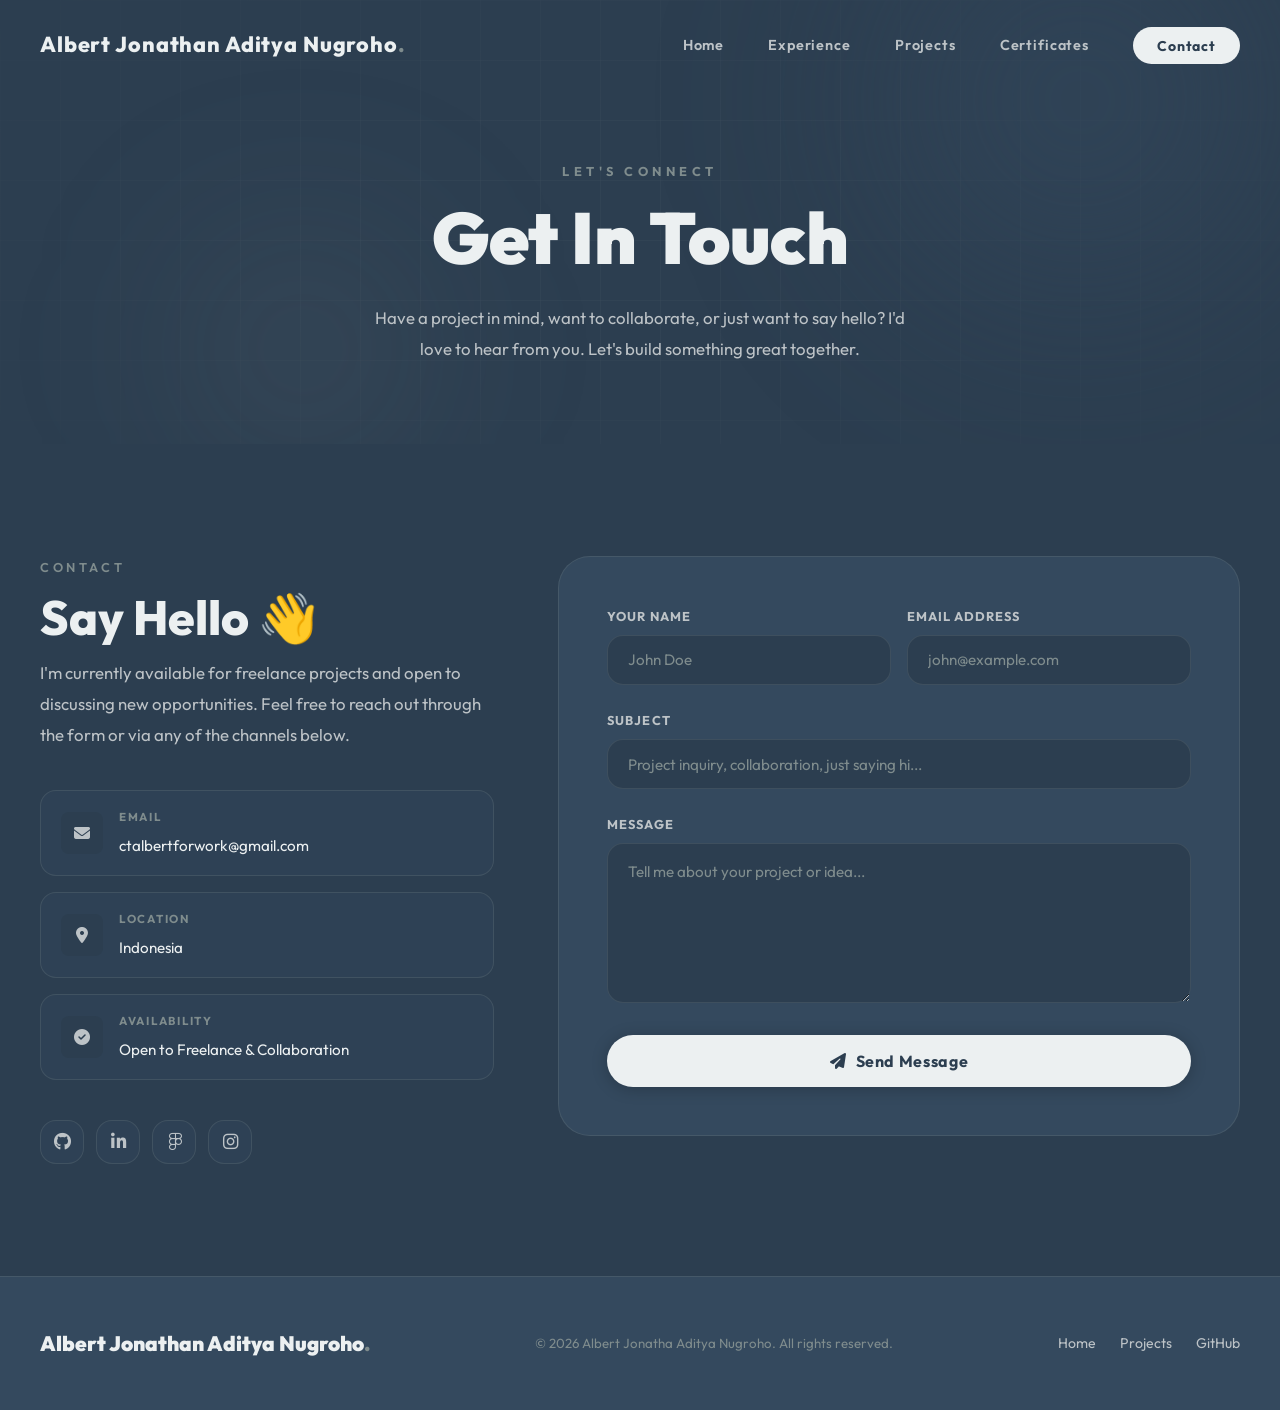
==== contact.html @ 2872d8c7 "Initial portfolio setup with projects, experience, and certificates" ====
<!DOCTYPE html>
<html lang="en">

<head>
  <meta charset="UTF-8">
  <meta name="viewport" content="width=device-width, initial-scale=1.0">
  <!-- SEO -->
  <meta name="description"
    content="Get in touch with [Your Name] — Frontend Developer, UI/UX Designer, and Backend Engineer. Available for freelance and collaboration.">
  <meta property="og:title" content="Contact — [Your Name]">
  <meta property="og:description" content="Let's build something great together.">
  <meta property="og:type" content="website">
  <title>Contact — [Your Name]</title>

  <link rel="preconnect" href="https://fonts.googleapis.com">
  <link rel="preconnect" href="https://fonts.gstatic.com" crossorigin>
  <link href="https://fonts.googleapis.com/css2?family=Outfit:wght@300;400;500;600;700;800;900&display=swap"
    rel="stylesheet">
  <link rel="stylesheet" href="https://cdnjs.cloudflare.com/ajax/libs/font-awesome/6.5.0/css/all.min.css">
  <link rel="stylesheet" href="css/style.css">
</head>

<body>

  <!-- 
       NAVBAR
   -->
  <nav class="navbar" id="navbar" aria-label="Main navigation">
    <div class="navbar-inner">
      <a href="index.html" class="navbar-logo" aria-label="Home">Albert Jonathan Aditya Nugroho<span>.</span></a>
      <ul class="navbar-menu" id="navbar-menu" role="menubar">
        <li role="none"><a href="index.html" class="nav-link" role="menuitem">Home</a></li>
        <li role="none"><a href="index.html#experience" class="nav-link" role="menuitem">Experience</a></li>
        <li role="none"><a href="projects.html" class="nav-link" role="menuitem">Projects</a></li>
        <li role="none"><a href="index.html#certifications" class="nav-link" role="menuitem">Certificates</a></li>
        <li role="none"><a href="contact.html" class="nav-link nav-cta" role="menuitem">Contact</a></li>
      </ul>
      <button class="hamburger" id="hamburger" aria-label="Toggle navigation">
        <span></span><span></span><span></span>
      </button>
    </div>
  </nav>


  <!-- =====================================================
       PAGE HERO
  ====================================================== -->
  <header class="page-hero" aria-labelledby="contact-page-title">
    <div class="page-hero-blob page-hero-blob-1" aria-hidden="true"></div>
    <div class="page-hero-blob page-hero-blob-2" aria-hidden="true"></div>
    <div class="page-hero-content">
      <p class="page-hero-label reveal">Let's Connect</p>
      <h1 class="page-hero-title reveal delay-1" id="contact-page-title">
        Get In Touch
      </h1>
      <p class="page-hero-desc reveal delay-2">
        Have a project in mind, want to collaborate, or just want to say hello?
        I'd love to hear from you. Let's build something great together.
      </p>
    </div>
  </header>


  <!-- =====================================================
       CONTACT SECTION
  ====================================================== -->
  <main class="contact-section" id="contact">
    <div class="contact-inner">

      <!-- ── Info Column ── -->
      <aside class="contact-info reveal-left" aria-label="Contact information">

        <p class="section-label">Contact</p>
        <h2 class="section-title">Say Hello 👋</h2>
        <p class="section-desc">
          I'm currently available for freelance projects and open to discussing
          new opportunities. Feel free to reach out through the form or via any
          of the channels below.
        </p>

        <div class="contact-items" role="list">

          <div class="contact-item" role="listitem">
            <div class="contact-item-icon" aria-hidden="true">
              <i class="fa-solid fa-envelope"></i>
            </div>
            <div class="contact-item-text">
              <strong>Email</strong>
              <!--
                ★ Replace with your actual email address.
                  Also update the mailto: in js/main.js (search for "your.email@example.com").
              -->
              <span>ctalbertforwork@gmail.com</span>
            </div>
          </div>

          <div class="contact-item" role="listitem">
            <div class="contact-item-icon" aria-hidden="true">
              <i class="fa-solid fa-location-dot"></i>
            </div>
            <div class="contact-item-text">
              <strong>Location</strong>
              <!-- ★ Replace with your city / country -->
              <span>Indonesia</span>
            </div>
          </div>

          <div class="contact-item" role="listitem">
            <div class="contact-item-icon" aria-hidden="true">
              <i class="fa-solid fa-circle-check"></i>
            </div>
            <div class="contact-item-text">
              <strong>Availability</strong>
              <span>Open to Freelance &amp; Collaboration</span>
            </div>
          </div>

        </div><!-- /contact-items -->

        <!-- Social links -->
        <nav class="contact-socials" aria-label="Social media links">
          <a href="https://github.com/bebret" target="_blank" rel="noopener noreferrer" class="social-link"
            id="social-github" aria-label="GitHub profile">
            <i class="fa-brands fa-github" aria-hidden="true"></i>
          </a>
          <a href="https://www.linkedin.com/in/albert-jonathan-b14086325/" target="_blank" rel="noopener noreferrer"
            class="social-link" id="social-linkedin" aria-label="LinkedIn profile">
            <i class="fa-brands fa-linkedin-in" aria-hidden="true"></i>
          </a>
          <a href="https://figma.com/@bebret" target="_blank" rel="noopener noreferrer" class="social-link"
            id="social-figma" aria-label="Figma profile">
            <i class="fa-brands fa-figma" aria-hidden="true"></i>
          </a>
          <a href="https://instagram.com/albrtjaan" target="_blank" rel="noopener noreferrer" class="social-link"
            id="social-instagram" aria-label="Instagram profile">
            <i class="fa-brands fa-instagram" aria-hidden="true"></i>
          </a>
        </nav>

      </aside>

      <!-- ── Form Column ── -->
      <div class="contact-form-wrapper reveal-right">
        <form id="contact-form" novalidate aria-label="Contact form">

          <div class="form-row">
            <div class="form-group">
              <label class="form-label" for="name">Your Name</label>
              <input class="form-input" type="text" id="name" name="name" placeholder="John Doe" required
                autocomplete="name">
            </div>
            <div class="form-group">
              <label class="form-label" for="email">Email Address</label>
              <input class="form-input" type="email" id="email" name="email" placeholder="john@example.com" required
                autocomplete="email">
            </div>
          </div>

          <div class="form-group">
            <label class="form-label" for="subject">Subject</label>
            <input class="form-input" type="text" id="subject" name="subject"
              placeholder="Project inquiry, collaboration, just saying hi...">
          </div>

          <div class="form-group">
            <label class="form-label" for="message">Message</label>
            <textarea class="form-textarea" id="message" name="message"
              placeholder="Tell me about your project or idea..." required></textarea>
          </div>

          <button type="submit" class="btn btn-primary form-submit" id="form-submit-btn">
            <i class="fa-solid fa-paper-plane" aria-hidden="true"></i>
            Send Message
          </button>

          <!-- Success message (shown after form submit) -->
          <div class="form-success" id="form-success" role="alert" aria-live="polite">
            <i class="fa-solid fa-circle-check" aria-hidden="true"></i>
            Your email client has opened with the message pre-filled.
            Thank you for reaching out — I'll get back to you soon!
          </div>

        </form>
      </div><!-- /contact-form-wrapper -->

    </div><!-- /contact-inner -->
  </main>


  <!-- =====================================================
       FOOTER
  ====================================================== -->
  <footer class="footer" role="contentinfo">
    <div class="footer-inner">
      <a href="index.html" class="footer-logo" aria-label="Home">Albert Jonathan Aditya Nugroho<span>.</span></a>
      <p class="footer-copy">© 2026 Albert Jonatha Aditya Nugroho. All rights reserved.</p>
      <nav class="footer-links" aria-label="Footer links">
        <a href="index.html">Home</a>
        <a href="projects.html">Projects</a>
        <!-- ★ Replace # with your GitHub profile URL -->
        <a href="https://github.com/bebret" target="_blank" rel="noopener noreferrer"
          aria-label="GitHub profile">GitHub</a>
      </nav>
    </div>
  </footer>

  <script src="js/main.js"></script>
</body>

</html>
---- css/style.css ----
/* ============================================
   PORTFOLIO — Design System & Styles
   Palette: #2C3E50 | #34495E | #7F8C8D | #BDC3C7 | #ECF0F1
   Font: Campeno (fallback: Outfit via Google Fonts)
   ============================================ */

/* --- Google Fonts (Outfit — Campeno visual fallback) --- */
@import url('https://fonts.googleapis.com/css2?family=Outfit:wght@300;400;500;600;700;800;900&display=swap');

/*
   ─────────────────────────────────────────────
   CAMPENO FONT SETUP
   Download Campeno from dafont.com / 1001fonts.com
   Place the files in the /fonts/ folder, then
   this @font-face rule will automatically activate it.
   ─────────────────────────────────────────────
*/
@font-face {
  font-family: 'Campeno';
  src: url('../fonts/Campeno.woff2') format('woff2'),
    url('../fonts/Campeno.woff') format('woff'),
    url('../fonts/Campeno.ttf') format('truetype');
  font-weight: normal;
  font-style: normal;
  font-display: swap;
}

/* ============================================
   DESIGN TOKENS
   ============================================ */
:root {
  /* Core Palette */
  --clr-bg: #2C3E50;
  --clr-bg-2: #34495E;
  --clr-mid: #7F8C8D;
  --clr-light: #BDC3C7;
  --clr-lightest: #ECF0F1;

  /* Alpha & Glass */
  --clr-bg-alpha: rgba(44, 62, 80, 0.96);
  --clr-bg-2-alpha: rgba(52, 73, 94, 0.65);
  --clr-glass: rgba(52, 73, 94, 0.35);
  --clr-border: rgba(127, 140, 141, 0.22);
  --clr-border-hover: rgba(189, 195, 199, 0.5);

  /* Typography */
  --font: 'Campeno', 'Outfit', sans-serif;

  /* Layout */
  --container: 1200px;
  --section-py: 7rem;
  --section-px: 2rem;

  /* Transitions */
  --t-fast: 0.2s cubic-bezier(0.4, 0, 0.2, 1);
  --t-normal: 0.4s cubic-bezier(0.4, 0, 0.2, 1);
  --t-slow: 0.8s cubic-bezier(0.4, 0, 0.2, 1);

  /* Shadows */
  --shadow-sm: 0 2px 16px rgba(0, 0, 0, 0.22);
  --shadow-md: 0 8px 36px rgba(0, 0, 0, 0.32);
  --shadow-lg: 0 20px 64px rgba(0, 0, 0, 0.42);

  /* Radii */
  --r-sm: 8px;
  --r-md: 16px;
  --r-lg: 24px;
  --r-xl: 32px;
  --r-full: 9999px;
}

/* ============================================
   RESET & BASE
   ============================================ */
*,
*::before,
*::after {
  margin: 0;
  padding: 0;
  box-sizing: border-box;
}

html {
  scroll-behavior: smooth;
  font-size: 16px;
  overflow-x: hidden;
}

body {
  font-family: var(--font);
  background-color: var(--clr-bg);
  color: var(--clr-light);
  line-height: 1.75;
  overflow-x: hidden;
  -webkit-font-smoothing: antialiased;
}

img {
  max-width: 100%;
  display: block;
}

a {
  text-decoration: none;
  color: inherit;
}

ul {
  list-style: none;
}

button {
  cursor: pointer;
  font-family: var(--font);
  border: none;
  outline: none;
  background: none;
}

/* ============================================
   UTILITIES
   ============================================ */
.container {
  max-width: var(--container);
  margin: 0 auto;
  padding: 0 var(--section-px);
}

.section-label {
  font-size: 0.8rem;
  font-weight: 600;
  letter-spacing: 0.28em;
  text-transform: uppercase;
  color: var(--clr-mid);
  margin-bottom: 0.75rem;
}

.section-title {
  font-size: clamp(2rem, 4vw, 3rem);
  font-weight: 800;
  color: var(--clr-lightest);
  line-height: 1.15;
  margin-bottom: 1.25rem;
}

.section-desc {
  font-size: 1.05rem;
  color: var(--clr-light);
  line-height: 1.85;
}

/* Divider line */
.section-line {
  width: 100%;
  height: 1px;
  background: linear-gradient(to right, transparent, var(--clr-border), transparent);
}

/* ============================================
   SCROLL REVEAL
   ============================================ */
.reveal {
  opacity: 0;
  transform: translateY(40px);
  transition: opacity var(--t-slow), transform var(--t-slow);
}

.reveal-left {
  opacity: 0;
  transform: translateX(-50px);
  transition: opacity var(--t-slow), transform var(--t-slow);
}

.reveal-right {
  opacity: 0;
  transform: translateX(50px);
  transition: opacity var(--t-slow), transform var(--t-slow);
}

.reveal.visible,
.reveal-left.visible,
.reveal-right.visible {
  opacity: 1;
  transform: translate(0);
}

.delay-1 {
  transition-delay: 0.08s;
}

.delay-2 {
  transition-delay: 0.16s;
}

.delay-3 {
  transition-delay: 0.24s;
}

.delay-4 {
  transition-delay: 0.32s;
}

.delay-5 {
  transition-delay: 0.40s;
}

.delay-6 {
  transition-delay: 0.48s;
}

/* ============================================
   BUTTONS
   ============================================ */
.btn {
  display: inline-flex;
  align-items: center;
  gap: 0.55rem;
  padding: 0.85rem 1.9rem;
  border-radius: var(--r-full);
  font-family: var(--font);
  font-weight: 700;
  font-size: 0.9rem;
  letter-spacing: 0.04em;
  transition: all var(--t-normal);
  cursor: pointer;
  white-space: nowrap;
}

.btn-primary {
  background: var(--clr-lightest);
  color: var(--clr-bg);
  box-shadow: var(--shadow-sm);
}

.btn-primary:hover {
  background: var(--clr-light);
  transform: translateY(-3px);
  box-shadow: var(--shadow-md);
}

.btn-secondary {
  background: transparent;
  color: var(--clr-lightest);
  border: 1.5px solid var(--clr-border-hover);
}

.btn-secondary:hover {
  background: var(--clr-glass);
  border-color: var(--clr-lightest);
  transform: translateY(-3px);
}

.btn-sm {
  padding: 0.6rem 1.25rem;
  font-size: 0.82rem;
}

/* ============================================
   NAVBAR
   ============================================ */
.navbar {
  position: fixed;
  top: 0;
  left: 0;
  width: 100%;
  z-index: 1000;
  padding: 1.6rem 2rem;
  transition: all var(--t-normal);
}

.navbar.scrolled {
  background: var(--clr-bg-alpha);
  backdrop-filter: blur(24px);
  -webkit-backdrop-filter: blur(24px);
  padding: 1rem 2rem;
  border-bottom: 1px solid var(--clr-border);
  box-shadow: var(--shadow-sm);
}

.navbar-inner {
  max-width: var(--container);
  margin: 0 auto;
  display: flex;
  align-items: center;
  justify-content: space-between;
}

.navbar-logo {
  font-size: 1.35rem;
  font-weight: 800;
  color: var(--clr-lightest);
  letter-spacing: 0.04em;
  transition: opacity var(--t-fast);
}

.navbar-logo span {
  color: var(--clr-mid);
}

.navbar-logo:hover {
  opacity: 0.8;
}

.navbar-menu {
  display: flex;
  align-items: center;
  gap: 2.75rem;
}

.nav-link {
  font-size: 0.9rem;
  font-weight: 600;
  color: var(--clr-light);
  letter-spacing: 0.06em;
  position: relative;
  transition: color var(--t-fast);
}

.nav-link::after {
  content: '';
  position: absolute;
  bottom: -5px;
  left: 0;
  width: 0;
  height: 2px;
  background: var(--clr-lightest);
  border-radius: 2px;
  transition: width var(--t-normal);
}

.nav-link:hover,
.nav-link.active {
  color: var(--clr-lightest);
}

.nav-link:hover::after,
.nav-link.active::after {
  width: 100%;
}

.nav-cta {
  padding: 0.6rem 1.5rem;
  background: var(--clr-lightest);
  color: var(--clr-bg) !important;
  border-radius: var(--r-full);
  font-weight: 700;
  font-size: 0.88rem;
  transition: all var(--t-normal) !important;
}

.nav-cta::after {
  display: none !important;
}

.nav-cta:hover {
  background: var(--clr-light) !important;
  transform: translateY(-2px);
  box-shadow: var(--shadow-sm);
}

/* Hamburger */
.hamburger {
  display: none;
  flex-direction: column;
  gap: 5px;
  padding: 0.5rem;
  z-index: 1001;
}

.hamburger span {
  display: block;
  width: 24px;
  height: 2px;
  background: var(--clr-lightest);
  border-radius: 2px;
  transition: all var(--t-normal);
}

.hamburger.active span:nth-child(1) {
  transform: rotate(45deg) translate(5px, 5px);
}

.hamburger.active span:nth-child(2) {
  opacity: 0;
  width: 0;
}

.hamburger.active span:nth-child(3) {
  transform: rotate(-45deg) translate(5px, -5px);
}

/* ============================================
   HERO
   ============================================ */
.hero {
  position: relative;
  min-height: 100vh;
  display: flex;
  align-items: center;
  justify-content: center;
  overflow: hidden;
  background: var(--clr-bg);
}

/* Subtle grid texture */
.hero::before {
  content: '';
  position: absolute;
  inset: 0;
  background-image:
    linear-gradient(var(--clr-border) 1px, transparent 1px),
    linear-gradient(90deg, var(--clr-border) 1px, transparent 1px);
  background-size: 60px 60px;
  mask-image: radial-gradient(ellipse 80% 70% at 50% 50%, black 40%, transparent 100%);
  pointer-events: none;
  opacity: 0.35;
}

/* Animated blob backgrounds */
.hero-blob {
  position: absolute;
  border-radius: 50%;
  filter: blur(90px);
  pointer-events: none;
  will-change: transform;
}

.hero-blob-1 {
  width: 700px;
  height: 700px;
  background: radial-gradient(circle, rgba(52, 73, 94, 0.85) 0%, transparent 65%);
  top: -200px;
  right: -150px;
  animation: floatBlob 12s ease-in-out infinite;
}

.hero-blob-2 {
  width: 500px;
  height: 500px;
  background: radial-gradient(circle, rgba(127, 140, 141, 0.25) 0%, transparent 65%);
  bottom: -100px;
  left: -100px;
  animation: floatBlob 9s ease-in-out infinite reverse;
}

.hero-blob-3 {
  width: 350px;
  height: 350px;
  background: radial-gradient(circle, rgba(44, 62, 80, 0.9) 0%, transparent 65%);
  top: 45%;
  left: 38%;
  animation: floatBlob 15s ease-in-out infinite 3s;
}

.hero-content {
  position: relative;
  z-index: 2;
  text-align: center;
  padding: 2rem;
  max-width: 900px;
}

.hero-greeting {
  font-size: 0.9rem;
  font-weight: 600;
  color: var(--clr-mid);
  letter-spacing: 0.35em;
  text-transform: uppercase;
  margin-bottom: 1.5rem;
  animation: heroFadeUp 0.9s ease forwards;
}

.hero-name {
  font-size: clamp(4rem, 11vw, 9rem);
  font-weight: 900;
  line-height: 0.95;
  letter-spacing: -0.03em;
  margin-bottom: 1.75rem;
  animation: heroFadeUp 0.9s ease 0.2s both;
}

.hero-name .name-solid {
  color: var(--clr-lightest);
  display: block;
}

.hero-name .name-outline {
  display: block;
  color: transparent;
  -webkit-text-stroke: 2px var(--clr-light);
  transition: -webkit-text-stroke-color var(--t-normal);
}

.hero-name:hover .name-outline {
  -webkit-text-stroke-color: var(--clr-lightest);
}

.hero-role {
  font-size: clamp(1.15rem, 2.5vw, 1.6rem);
  font-weight: 400;
  color: var(--clr-light);
  margin-bottom: 2.75rem;
  min-height: 2.8rem;
  animation: heroFadeUp 0.9s ease 0.4s both;
}

.hero-role .typewriter-text {
  color: var(--clr-lightest);
  font-weight: 700;
}

.cursor {
  display: inline-block;
  width: 3px;
  height: 1.2em;
  background: var(--clr-lightest);
  margin-left: 2px;
  vertical-align: middle;
  border-radius: 1px;
  animation: blink 1s step-end infinite;
}

.hero-buttons {
  display: flex;
  align-items: center;
  justify-content: center;
  gap: 1rem;
  flex-wrap: wrap;
  animation: heroFadeUp 0.9s ease 0.6s both;
}

.hero-scroll-indicator {
  position: absolute;
  bottom: 2.5rem;
  left: 50%;
  transform: translateX(-50%);
  display: flex;
  flex-direction: column;
  align-items: center;
  gap: 0.6rem;
  color: var(--clr-mid);
  font-size: 0.72rem;
  letter-spacing: 0.25em;
  text-transform: uppercase;
  animation: heroFadeUp 1s ease 1s both;
}

.scroll-bar {
  width: 1.5px;
  height: 52px;
  background: linear-gradient(to bottom, transparent, var(--clr-mid));
  border-radius: 2px;
  position: relative;
  overflow: hidden;
}

.scroll-bar::after {
  content: '';
  position: absolute;
  top: 0;
  left: 0;
  width: 100%;
  height: 100%;
  background: var(--clr-lightest);
  animation: scrollDrop 2s ease-in-out infinite;
}

/* ============================================
   ABOUT SECTION
   ============================================ */
.about {
  padding: var(--section-py) var(--section-px);
  background: var(--clr-bg);
  position: relative;
}

.about::before {
  content: '';
  position: absolute;
  top: 0;
  left: 0;
  right: 0;
  height: 1px;
  background: linear-gradient(to right, transparent, var(--clr-border), transparent);
}

.about-inner {
  max-width: var(--container);
  margin: 0 auto;
  display: grid;
  grid-template-columns: 1fr 1.1fr;
  gap: 5rem;
  align-items: center;
}

.about-image-wrapper {
  position: relative;
  padding-bottom: 2rem;
  padding-right: 2rem;
}

.about-image-frame {
  position: relative;
  width: 100%;
  max-width: 420px;
  aspect-ratio: 4/5;
  border-radius: var(--r-xl);
  overflow: hidden;
  background: var(--clr-bg-2);
  border: 1px solid var(--clr-border);
  box-shadow: var(--shadow-lg);
}

.about-image-frame img {
  width: 100%;
  height: 100%;
  object-fit: cover;
}

.about-img-placeholder {
  width: 100%;
  height: 100%;
  display: flex;
  flex-direction: column;
  align-items: center;
  justify-content: center;
  gap: 0.75rem;
  background: linear-gradient(145deg, var(--clr-bg) 0%, var(--clr-bg-2) 100%);
  color: var(--clr-mid);
}

.about-img-placeholder i {
  font-size: 3.5rem;
}

.about-img-placeholder p {
  font-size: 0.85rem;
  letter-spacing: 0.1em;
}

.about-frame-deco {
  position: absolute;
  top: 20px;
  left: 20px;
  width: 100%;
  max-width: 420px;
  aspect-ratio: 4/5;
  border: 2px solid var(--clr-border);
  border-radius: var(--r-xl);
  z-index: -1;
}

.about-badge {
  position: absolute;
  bottom: 0.5rem;
  right: 0.5rem;
  background: var(--clr-bg-2);
  border: 1px solid var(--clr-border);
  border-radius: var(--r-md);
  padding: 1.1rem 1.5rem;
  box-shadow: var(--shadow-md);
  text-align: center;
  backdrop-filter: blur(10px);
}

.badge-num {
  font-size: 2.2rem;
  font-weight: 900;
  color: var(--clr-lightest);
  line-height: 1;
}

.badge-lbl {
  font-size: 0.75rem;
  color: var(--clr-mid);
  letter-spacing: 0.12em;
  text-transform: uppercase;
  margin-top: 0.3rem;
}

.about-text {
  color: var(--clr-light);
  line-height: 1.9;
  margin-bottom: 1.25rem;
  font-size: 1rem;
}

.about-stats {
  display: flex;
  gap: 2.5rem;
  margin: 2rem 0 2.5rem;
  padding: 1.75rem 2rem;
  background: var(--clr-glass);
  border: 1px solid var(--clr-border);
  border-radius: var(--r-lg);
}

.stat-num {
  font-size: 2.2rem;
  font-weight: 900;
  color: var(--clr-lightest);
  line-height: 1;
}

.stat-lbl {
  font-size: 0.8rem;
  color: var(--clr-mid);
  margin-top: 0.3rem;
  letter-spacing: 0.05em;
}

.about-actions {
  display: flex;
  gap: 1rem;
  flex-wrap: wrap;
}

/* ============================================
   SKILLS / WHAT I DO
   ============================================ */
.skills {
  padding: var(--section-py) var(--section-px);
  background: var(--clr-bg-2);
  position: relative;
  overflow: hidden;
}

.skills::before {
  content: '';
  position: absolute;
  top: 0;
  left: 0;
  right: 0;
  height: 1px;
  background: linear-gradient(to right, transparent, var(--clr-border), transparent);
}

.skills::after {
  content: '';
  position: absolute;
  bottom: 0;
  left: 0;
  right: 0;
  height: 1px;
  background: linear-gradient(to right, transparent, var(--clr-border), transparent);
}

.skills-inner {
  max-width: var(--container);
  margin: 0 auto;
}

.skills-header {
  text-align: center;
  margin-bottom: 4rem;
}

.skills-header .section-desc {
  max-width: 580px;
  margin: 0 auto;
}

.skills-grid {
  display: grid;
  grid-template-columns: repeat(3, 1fr);
  gap: 1.5rem;
}

.skill-card {
  background: var(--clr-glass);
  backdrop-filter: blur(12px);
  -webkit-backdrop-filter: blur(12px);
  border: 1px solid var(--clr-border);
  border-radius: var(--r-lg);
  padding: 2.5rem 2rem;
  transition: all var(--t-normal);
  position: relative;
  overflow: hidden;
}

.skill-card::before {
  content: '';
  position: absolute;
  top: 0;
  left: 0;
  right: 0;
  height: 3px;
  background: linear-gradient(90deg, var(--clr-mid), var(--clr-lightest));
  opacity: 0;
  transition: opacity var(--t-normal);
}

.skill-card:hover {
  background: rgba(52, 73, 94, 0.65);
  border-color: var(--clr-border-hover);
  transform: translateY(-10px);
  box-shadow: var(--shadow-lg);
}

.skill-card:hover::before {
  opacity: 1;
}

.skill-icon {
  width: 56px;
  height: 56px;
  background: var(--clr-bg);
  border: 1px solid var(--clr-border);
  border-radius: var(--r-md);
  display: flex;
  align-items: center;
  justify-content: center;
  font-size: 1.4rem;
  color: var(--clr-light);
  margin-bottom: 1.5rem;
  transition: all var(--t-normal);
}

.skill-card:hover .skill-icon {
  color: var(--clr-lightest);
  border-color: var(--clr-mid);
}

.skill-title {
  font-size: 1.1rem;
  font-weight: 700;
  color: var(--clr-lightest);
  margin-bottom: 0.75rem;
}

.skill-desc {
  font-size: 0.92rem;
  color: var(--clr-light);
  line-height: 1.8;
}

.skill-tags {
  display: flex;
  flex-wrap: wrap;
  gap: 0.4rem;
  margin-top: 1.5rem;
}

.skill-tag {
  font-size: 0.72rem;
  font-weight: 700;
  color: var(--clr-mid);
  background: var(--clr-bg);
  border: 1px solid var(--clr-border);
  border-radius: var(--r-full);
  padding: 0.22rem 0.7rem;
  letter-spacing: 0.06em;
  text-transform: uppercase;
}

/* ============================================
   PAGE HERO (Projects & Contact pages)
   ============================================ */
.page-hero {
  padding: 10rem var(--section-px) 5rem;
  text-align: center;
  position: relative;
  overflow: hidden;
  background: var(--clr-bg);
}

.page-hero::before {
  content: '';
  position: absolute;
  inset: 0;
  background-image: linear-gradient(var(--clr-border) 1px, transparent 1px),
    linear-gradient(90deg, var(--clr-border) 1px, transparent 1px);
  background-size: 60px 60px;
  mask-image: radial-gradient(ellipse 70% 80% at 50% 50%, black 30%, transparent 100%);
  opacity: 0.3;
  pointer-events: none;
}

.page-hero-blob {
  position: absolute;
  border-radius: 50%;
  filter: blur(90px);
  pointer-events: none;
}

.page-hero-blob-1 {
  width: 600px;
  height: 600px;
  background: radial-gradient(circle, rgba(52, 73, 94, 0.7) 0%, transparent 65%);
  top: -200px;
  right: -100px;
}

.page-hero-blob-2 {
  width: 350px;
  height: 350px;
  background: radial-gradient(circle, rgba(127, 140, 141, 0.2) 0%, transparent 65%);
  bottom: -80px;
  left: 10%;
}

.page-hero-content {
  position: relative;
  z-index: 2;
}

.page-hero-label {
  font-size: 0.8rem;
  font-weight: 700;
  letter-spacing: 0.35em;
  text-transform: uppercase;
  color: var(--clr-mid);
  margin-bottom: 1rem;
}

.page-hero-title {
  font-size: clamp(2.5rem, 6vw, 4.5rem);
  font-weight: 900;
  color: var(--clr-lightest);
  line-height: 1.1;
  margin-bottom: 1.5rem;
}

.page-hero-desc {
  font-size: 1.05rem;
  color: var(--clr-light);
  max-width: 550px;
  margin: 0 auto;
  line-height: 1.85;
}

/* ============================================
   PROJECTS PAGE
   ============================================ */
.projects-section {
  padding: var(--section-py) var(--section-px);
  background: var(--clr-bg);
}

.projects-inner {
  max-width: var(--container);
  margin: 0 auto;
}

/* Filter */
.projects-filter {
  display: flex;
  align-items: center;
  justify-content: center;
  gap: 0.65rem;
  flex-wrap: wrap;
  margin-bottom: 3.5rem;
}

.filter-btn {
  padding: 0.5rem 1.3rem;
  border-radius: var(--r-full);
  font-family: var(--font);
  font-size: 0.82rem;
  font-weight: 700;
  color: var(--clr-light);
  background: var(--clr-glass);
  border: 1px solid var(--clr-border);
  cursor: pointer;
  transition: all var(--t-fast);
  letter-spacing: 0.08em;
  text-transform: uppercase;
}

.filter-btn:hover,
.filter-btn.active {
  background: var(--clr-lightest);
  color: var(--clr-bg);
  border-color: var(--clr-lightest);
}

/* Grid */
.projects-grid {
  display: grid;
  grid-template-columns: repeat(2, 1fr);
  gap: 1.75rem;
}

.project-card {
  background: var(--clr-bg-2);
  border: 1px solid var(--clr-border);
  border-radius: var(--r-lg);
  overflow: hidden;
  display: flex;
  flex-direction: column;
  transition: all var(--t-normal);
}

.project-card:hover {
  border-color: var(--clr-border-hover);
  transform: translateY(-8px);
  box-shadow: var(--shadow-lg);
}

.project-card.hidden {
  display: none;
}

/* Preview area */
.project-preview {
  position: relative;
  width: 100%;
  aspect-ratio: 16/9;
  background: var(--clr-bg);
  overflow: hidden;
  flex-shrink: 0;
}

.project-preview iframe {
  width: 100%;
  height: 100%;
  border: none;
  pointer-events: auto;
}

/* If an iframe is present, hide placeholder and overlay so user can interact directly */
.project-preview:has(iframe) .project-preview-placeholder,
.project-preview:has(iframe) .project-preview-overlay {
  display: none !important;
}

.project-preview-placeholder {
  width: 100%;
  height: 100%;
  display: flex;
  flex-direction: column;
  align-items: center;
  justify-content: center;
  gap: 1rem;
  background: linear-gradient(145deg, var(--clr-bg) 0%, var(--clr-bg-2) 100%);
  color: var(--clr-mid);
  text-align: center;
  padding: 2rem;
}

.project-preview-placeholder i {
  font-size: 3rem;
}

.project-preview-placeholder p {
  font-size: 0.875rem;
  line-height: 1.6;
  color: var(--clr-mid);
}

.project-preview-overlay {
  position: absolute;
  inset: 0;
  background: rgba(44, 62, 80, 0.85);
  display: flex;
  align-items: center;
  justify-content: center;
  gap: 0.75rem;
  opacity: 0;
  transition: opacity var(--t-normal);
  z-index: 2;
}

.project-card:hover .project-preview-overlay {
  opacity: 1;
}

/* Info */
.project-info {
  padding: 1.75rem;
  flex: 1;
  display: flex;
  flex-direction: column;
}

.project-category {
  font-size: 0.72rem;
  font-weight: 800;
  letter-spacing: 0.22em;
  text-transform: uppercase;
  color: var(--clr-mid);
  margin-bottom: 0.6rem;
}

.project-title {
  font-size: 1.2rem;
  font-weight: 800;
  color: var(--clr-lightest);
  margin-bottom: 0.75rem;
  line-height: 1.3;
}

.project-desc {
  font-size: 0.9rem;
  color: var(--clr-light);
  line-height: 1.75;
  margin-bottom: 1.25rem;
  flex: 1;
}

.project-tech {
  display: flex;
  flex-wrap: wrap;
  gap: 0.4rem;
  margin-bottom: 1.5rem;
}

.tech-badge {
  font-size: 0.7rem;
  font-weight: 700;
  padding: 0.22rem 0.7rem;
  border-radius: var(--r-full);
  background: var(--clr-bg);
  color: var(--clr-light);
  border: 1px solid var(--clr-border);
  letter-spacing: 0.06em;
  text-transform: uppercase;
}

.project-links {
  display: flex;
  gap: 0.75rem;
  flex-wrap: wrap;
}

/* Wide Figma card */
.project-card.figma-wide {
  grid-column: span 2;
  flex-direction: row;
}

.figma-wide .project-preview {
  width: 55%;
  aspect-ratio: auto;
  min-height: 320px;
  flex-shrink: 0;
}

.figma-wide .project-info {
  padding: 2.5rem;
  justify-content: center;
}

/* Figma embed note */
.figma-embed-note {
  margin-top: 1rem;
  padding: 1rem 1.25rem;
  background: rgba(44, 62, 80, 0.6);
  border: 1px dashed var(--clr-border);
  border-radius: var(--r-md);
  font-size: 0.82rem;
  color: var(--clr-mid);
  line-height: 1.6;
}

.figma-embed-note strong {
  color: var(--clr-light);
}

/* ============================================
   CONTACT PAGE
   ============================================ */
.contact-section {
  padding: var(--section-py) var(--section-px);
  background: var(--clr-bg);
}

.contact-inner {
  max-width: var(--container);
  margin: 0 auto;
  display: grid;
  grid-template-columns: 1fr 1.5fr;
  gap: 4rem;
  align-items: start;
}

.contact-info .section-title {
  margin-bottom: 0.75rem;
}

.contact-info .section-desc {
  margin-bottom: 2.5rem;
}

.contact-items {
  display: flex;
  flex-direction: column;
  gap: 1rem;
  margin-bottom: 2.5rem;
}

.contact-item {
  display: flex;
  align-items: center;
  gap: 1rem;
  padding: 1rem 1.25rem;
  background: var(--clr-glass);
  border: 1px solid var(--clr-border);
  border-radius: var(--r-md);
  transition: all var(--t-fast);
}

.contact-item:hover {
  border-color: var(--clr-border-hover);
}

.contact-item-icon {
  width: 42px;
  height: 42px;
  background: var(--clr-bg);
  border-radius: var(--r-sm);
  display: flex;
  align-items: center;
  justify-content: center;
  color: var(--clr-light);
  font-size: 1rem;
  flex-shrink: 0;
}

.contact-item-text strong {
  display: block;
  font-size: 0.72rem;
  font-weight: 700;
  color: var(--clr-mid);
  letter-spacing: 0.15em;
  text-transform: uppercase;
  margin-bottom: 0.2rem;
}

.contact-item-text span {
  color: var(--clr-lightest);
  font-size: 0.95rem;
}

.contact-socials {
  display: flex;
  gap: 0.75rem;
}

.social-link {
  width: 44px;
  height: 44px;
  display: flex;
  align-items: center;
  justify-content: center;
  background: var(--clr-glass);
  border: 1px solid var(--clr-border);
  border-radius: var(--r-md);
  color: var(--clr-light);
  font-size: 1.1rem;
  transition: all var(--t-normal);
}

.social-link:hover {
  background: var(--clr-bg-2);
  border-color: var(--clr-light);
  color: var(--clr-lightest);
  transform: translateY(-3px);
}

/* Form */
.contact-form-wrapper {
  background: var(--clr-bg-2);
  border: 1px solid var(--clr-border);
  border-radius: var(--r-xl);
  padding: 3rem;
}

.form-group {
  margin-bottom: 1.5rem;
}

.form-row {
  display: grid;
  grid-template-columns: 1fr 1fr;
  gap: 1rem;
}

.form-label {
  display: block;
  font-size: 0.8rem;
  font-weight: 700;
  color: var(--clr-light);
  margin-bottom: 0.5rem;
  letter-spacing: 0.08em;
  text-transform: uppercase;
}

.form-input,
.form-textarea {
  width: 100%;
  padding: 0.9rem 1.25rem;
  background: var(--clr-bg);
  border: 1.5px solid var(--clr-border);
  border-radius: var(--r-md);
  font-family: var(--font);
  font-size: 0.95rem;
  color: var(--clr-lightest);
  transition: border-color var(--t-fast), background var(--t-fast);
  outline: none;
}

.form-input::placeholder,
.form-textarea::placeholder {
  color: var(--clr-mid);
}

.form-input:focus,
.form-textarea:focus {
  border-color: var(--clr-light);
  background: rgba(44, 62, 80, 0.9);
}

.form-textarea {
  min-height: 160px;
  resize: vertical;
  line-height: 1.75;
}

.form-submit {
  width: 100%;
  padding: 1rem;
  font-size: 1rem;
  justify-content: center;
}

.form-success {
  display: none;
  margin-top: 1rem;
  padding: 1rem 1.25rem;
  background: rgba(52, 73, 94, 0.5);
  border: 1px solid var(--clr-mid);
  border-radius: var(--r-md);
  color: var(--clr-lightest);
  font-size: 0.9rem;
  text-align: center;
}

/* ============================================
   FOOTER
   ============================================ */
.footer {
  background: var(--clr-bg-2);
  border-top: 1px solid var(--clr-border);
  padding: 3rem 2rem;
}

.footer-inner {
  max-width: var(--container);
  margin: 0 auto;
  display: flex;
  align-items: center;
  justify-content: space-between;
  flex-wrap: wrap;
  gap: 1.5rem;
}

.footer-logo {
  font-size: 1.3rem;
  font-weight: 900;
  color: var(--clr-lightest);
}

.footer-logo span {
  color: var(--clr-mid);
}

.footer-copy {
  font-size: 0.83rem;
  color: var(--clr-mid);
}

.footer-links {
  display: flex;
  gap: 1.5rem;
}

.footer-links a {
  font-size: 0.88rem;
  color: var(--clr-light);
  transition: color var(--t-fast);
}

.footer-links a:hover {
  color: var(--clr-lightest);
}

/* ============================================
   KEYFRAMES
   ============================================ */
@keyframes heroFadeUp {
  from {
    opacity: 0;
    transform: translateY(32px);
  }

  to {
    opacity: 1;
    transform: translateY(0);
  }
}

@keyframes floatBlob {

  0%,
  100% {
    transform: translateY(0px) scale(1);
  }

  33% {
    transform: translateY(-40px) scale(1.06);
  }

  66% {
    transform: translateY(20px) scale(0.97);
  }
}

@keyframes blink {

  0%,
  100% {
    opacity: 1;
  }

  50% {
    opacity: 0;
  }
}

@keyframes scrollDrop {
  0% {
    transform: translateY(-100%);
  }

  100% {
    transform: translateY(200%);
  }
}

/* ============================================
   RESPONSIVE
   ============================================ */
@media (max-width: 1024px) {
  .skills-grid {
    grid-template-columns: repeat(2, 1fr);
  }

  .projects-grid {
    grid-template-columns: 1fr;
  }

  .project-card.figma-wide {
    grid-column: span 1;
    flex-direction: column;
  }

  .figma-wide .project-preview {
    width: 100%;
    aspect-ratio: 16/9;
    min-height: auto;
  }

  .about-inner {
    grid-template-columns: 1fr;
    gap: 3rem;
  }

  .about-image-wrapper {
    padding-right: 0;
    max-width: 420px;
  }

  .contact-inner {
    grid-template-columns: 1fr;
  }
}

@media (max-width: 768px) {
  :root {
    --section-py: 5rem;
    --section-px: 1.5rem;
  }

  .navbar-menu {
    position: fixed;
    top: 0;
    right: -100%;
    width: 280px;
    height: 100vh;
    background: var(--clr-bg-alpha);
    backdrop-filter: blur(24px);
    flex-direction: column;
    align-items: flex-start;
    padding: 6rem 2rem 2rem;
    gap: 2rem;
    transition: right var(--t-normal);
    border-left: 1px solid var(--clr-border);
  }

  .navbar-menu.open {
    right: 0;
  }

  .nav-link {
    font-size: 1.15rem;
  }

  .hamburger {
    display: flex;
  }

  .skills-grid {
    grid-template-columns: 1fr;
  }

  .form-row {
    grid-template-columns: 1fr;
  }

  .about-stats {
    flex-wrap: wrap;
    gap: 1.5rem;
  }

  .hero-buttons {
    flex-direction: column;
    align-items: center;
  }

  .footer-inner {
    flex-direction: column;
    text-align: center;
  }

  .contact-form-wrapper {
    padding: 2rem 1.5rem;
  }

  .about-badge {
    right: 0;
  }
}

@media (max-width: 480px) {
  .hero-name {
    font-size: clamp(3rem, 14vw, 5rem);
  }
}

/* ============================================
   CERTIFICATIONS & CERTIFICATES SECTION
   ============================================ */
.certifications {
  padding: var(--section-py) var(--section-px);
  background: var(--clr-bg-2-alpha);
  position: relative;
  border-top: 1px solid var(--clr-border);
  border-bottom: 1px solid var(--clr-border);
}

.certifications-inner {
  max-width: var(--container);
  margin: 0 auto;
}

.certifications-header {
  text-align: center;
  margin-bottom: 4rem;
}

.certifications-header .section-desc {
  max-width: 620px;
  margin: 0 auto;
}

.certifications-grid {
  display: grid;
  grid-template-columns: repeat(3, 1fr);
  gap: 1.75rem;
}

.cert-card {
  background: var(--clr-glass);
  backdrop-filter: blur(12px);
  -webkit-backdrop-filter: blur(12px);
  border: 1px solid var(--clr-border);
  border-radius: var(--r-lg);
  padding: 2.25rem 1.75rem;
  transition: all var(--t-normal);
  position: relative;
  display: flex;
  flex-direction: column;
  justify-content: space-between;
  overflow: hidden;
}

.cert-badge-top {
  position: absolute;
  top: 1rem;
  right: 1.25rem;
  font-size: 1.25rem;
  color: var(--clr-mid);
  opacity: 0.6;
  transition: all var(--t-normal);
}

.cert-card:hover {
  background: rgba(52, 73, 94, 0.75);
  border-color: var(--clr-border-hover);
  transform: translateY(-8px);
  box-shadow: var(--shadow-lg);
}

.cert-card:hover .cert-badge-top {
  color: var(--clr-lightest);
  opacity: 1;
  transform: scale(1.15) rotate(10deg);
}

.cert-header-content {
  display: flex;
  align-items: flex-start;
  gap: 1.25rem;
  margin-bottom: 1.25rem;
}

.cert-icon {
  width: 52px;
  height: 52px;
  min-width: 52px;
  background: var(--clr-bg);
  border: 1px solid var(--clr-border);
  border-radius: var(--r-md);
  display: flex;
  align-items: center;
  justify-content: center;
  font-size: 1.35rem;
  color: var(--clr-lightest);
  transition: all var(--t-normal);
}

.cert-card:hover .cert-icon {
  border-color: var(--clr-light);
  box-shadow: 0 0 15px rgba(236, 240, 241, 0.15);
}

.cert-category {
  font-size: 0.72rem;
  font-weight: 700;
  letter-spacing: 0.18em;
  text-transform: uppercase;
  color: var(--clr-mid);
  display: block;
  margin-bottom: 0.2rem;
}

.cert-title {
  font-size: 1.12rem;
  font-weight: 800;
  color: var(--clr-lightest);
  line-height: 1.3;
}

.cert-issuer {
  font-size: 0.8rem;
  color: var(--clr-light);
  margin-top: 0.25rem;
  opacity: 0.85;
}

.cert-desc {
  font-size: 0.9rem;
  color: var(--clr-light);
  line-height: 1.7;
  margin-bottom: 1.25rem;
  flex-grow: 1;
}

.cert-tags {
  display: flex;
  flex-wrap: wrap;
  gap: 0.4rem;
  margin-bottom: 1.5rem;
}

.cert-tag {
  font-size: 0.7rem;
  font-weight: 600;
  color: var(--clr-lightest);
  background: rgba(44, 62, 80, 0.6);
  border: 1px solid var(--clr-border);
  border-radius: var(--r-full);
  padding: 0.2rem 0.65rem;
}

.cert-actions {
  display: flex;
  align-items: center;
  gap: 0.75rem;
}

.cert-actions .btn-sm {
  flex: 1;
  text-align: center;
  justify-content: center;
  padding: 0.6rem 0.9rem;
  font-size: 0.82rem;
}

/* ============================================
   CERTIFICATE MODAL
   ============================================ */
.cert-modal-backdrop {
  position: fixed;
  inset: 0;
  background: rgba(15, 23, 30, 0.85);
  backdrop-filter: blur(8px);
  -webkit-backdrop-filter: blur(8px);
  z-index: 9999;
  display: flex;
  align-items: center;
  justify-content: center;
  padding: 1.5rem;
  opacity: 0;
  visibility: hidden;
  transition: opacity var(--t-fast), visibility var(--t-fast);
}

.cert-modal-backdrop.active {
  opacity: 1;
  visibility: visible;
}

.cert-modal-container {
  width: 100%;
  max-width: 900px;
  height: 90vh;
  max-height: 800px;
  background: var(--clr-bg);
  border: 1px solid var(--clr-border-hover);
  border-radius: var(--r-lg);
  box-shadow: var(--shadow-lg);
  display: flex;
  flex-direction: column;
  overflow: hidden;
  transform: scale(0.92);
  transition: transform var(--t-fast);
}

.cert-modal-backdrop.active .cert-modal-container {
  transform: scale(1);
}

.cert-modal-header {
  padding: 1.2rem 1.5rem;
  background: var(--clr-bg-2);
  border-bottom: 1px solid var(--clr-border);
  display: flex;
  align-items: center;
  justify-content: space-between;
}

.cert-modal-title {
  font-size: 1.15rem;
  font-weight: 700;
  color: var(--clr-lightest);
}

.cert-modal-close {
  background: none;
  border: none;
  color: var(--clr-light);
  font-size: 1.75rem;
  line-height: 1;
  cursor: pointer;
  transition: color var(--t-fast);
}

.cert-modal-close:hover {
  color: var(--clr-lightest);
}

.cert-modal-body {
  flex: 1;
  background: #1e2b37;
  position: relative;
}

.cert-modal-body iframe {
  width: 100%;
  height: 100%;
  border: none;
}

.cert-modal-footer {
  padding: 1rem 1.5rem;
  background: var(--clr-bg-2);
  border-top: 1px solid var(--clr-border);
  display: flex;
  align-items: center;
  justify-content: flex-end;
  gap: 1rem;
}

/* Responsive Grid for Certifications */
@media (max-width: 992px) {
  .certifications-grid {
    grid-template-columns: repeat(2, 1fr);
  }
}

@media (max-width: 640px) {
  .certifications-grid {
    grid-template-columns: 1fr;
  }
  .cert-modal-container {
    height: 95vh;
  }
  .cert-modal-footer {
    flex-direction: column;
  }
  .cert-modal-footer .btn {
    width: 100%;
  }
}

/* ============================================
   ORGANIZATION & EXPERIENCE SECTION
   ============================================ */
.experience {
  padding: var(--section-py) 0;
  background: linear-gradient(180deg, var(--clr-bg-2) 0%, var(--clr-bg) 100%);
  position: relative;
}

.experience-header {
  text-align: center;
  max-width: 700px;
  margin: 0 auto 4rem auto;
}

/* Timeline vertical line layout */
.timeline {
  position: relative;
  max-width: 900px;
  margin: 0 auto;
  padding-left: 2.5rem;
}

.timeline::before {
  content: '';
  position: absolute;
  top: 0;
  bottom: 0;
  left: 17px;
  width: 2px;
  background: linear-gradient(180deg, var(--clr-light) 0%, var(--clr-border) 100%);
  opacity: 0.3;
}

.timeline-item {
  position: relative;
  margin-bottom: 2.5rem;
}

.timeline-item:last-child {
  margin-bottom: 0;
}

.timeline-marker {
  position: absolute;
  left: -2.5rem;
  top: 0;
  width: 36px;
  height: 36px;
  border-radius: 50%;
  background: var(--clr-bg-2);
  border: 2px solid var(--clr-light);
  color: var(--clr-lightest);
  display: flex;
  align-items: center;
  justify-content: center;
  font-size: 0.9rem;
  box-shadow: 0 0 12px rgba(0, 0, 0, 0.3);
  z-index: 2;
  transition: transform var(--t-fast), border-color var(--t-fast);
}

.timeline-item:hover .timeline-marker {
  transform: scale(1.15);
  border-color: var(--clr-lightest);
}

.timeline-content {
  background: var(--clr-glass);
  border: 1px solid var(--clr-border);
  border-radius: var(--r-md);
  padding: 1.75rem 2rem;
  backdrop-filter: blur(12px);
  -webkit-backdrop-filter: blur(12px);
  transition: transform var(--t-normal), border-color var(--t-normal), box-shadow var(--t-normal);
}

.timeline-item:hover .timeline-content {
  transform: translateY(-4px);
  border-color: var(--clr-border-hover);
  box-shadow: var(--shadow-md);
}

.timeline-header {
  display: flex;
  justify-content: space-between;
  align-items: flex-start;
  flex-wrap: wrap;
  gap: 0.5rem;
  margin-bottom: 0.85rem;
}

.timeline-role {
  font-size: 0.82rem;
  font-weight: 600;
  letter-spacing: 0.12em;
  text-transform: uppercase;
  color: var(--clr-mid);
}

.timeline-org {
  font-size: 1.25rem;
  font-weight: 700;
  color: var(--clr-lightest);
  margin-top: 0.15rem;
}

.timeline-period {
  font-size: 0.85rem;
  font-weight: 500;
  color: var(--clr-light);
  background: rgba(255, 255, 255, 0.06);
  padding: 0.35rem 0.85rem;
  border-radius: var(--r-full);
  border: 1px solid var(--clr-border);
  display: inline-flex;
  align-items: center;
  gap: 0.4rem;
}

.timeline-desc {
  font-size: 0.95rem;
  color: var(--clr-light);
  margin-bottom: 1rem;
  line-height: 1.6;
}

.timeline-bullets {
  margin-bottom: 1.25rem;
  padding-left: 1.25rem;
}

.timeline-bullets li {
  list-style-type: disc;
  font-size: 0.9rem;
  color: var(--clr-light);
  margin-bottom: 0.4rem;
}

.timeline-bullets li::marker {
  color: var(--clr-mid);
}

.timeline-tags {
  display: flex;
  flex-wrap: wrap;
  gap: 0.5rem;
}

.timeline-tag {
  font-size: 0.75rem;
  font-weight: 500;
  padding: 0.25rem 0.65rem;
  border-radius: var(--r-sm);
  background: rgba(255, 255, 255, 0.05);
  color: var(--clr-lightest);
  border: 1px solid var(--clr-border);
}

@media (max-width: 640px) {
  .timeline {
    padding-left: 2rem;
  }
  .timeline::before {
    left: 12px;
  }
  .timeline-marker {
    left: -2rem;
    width: 28px;
    height: 28px;
    font-size: 0.75rem;
  }
  .timeline-content {
    padding: 1.25rem 1.25rem;
  }
  .timeline-header {
    flex-direction: column;
    align-items: flex-start;
  }
}
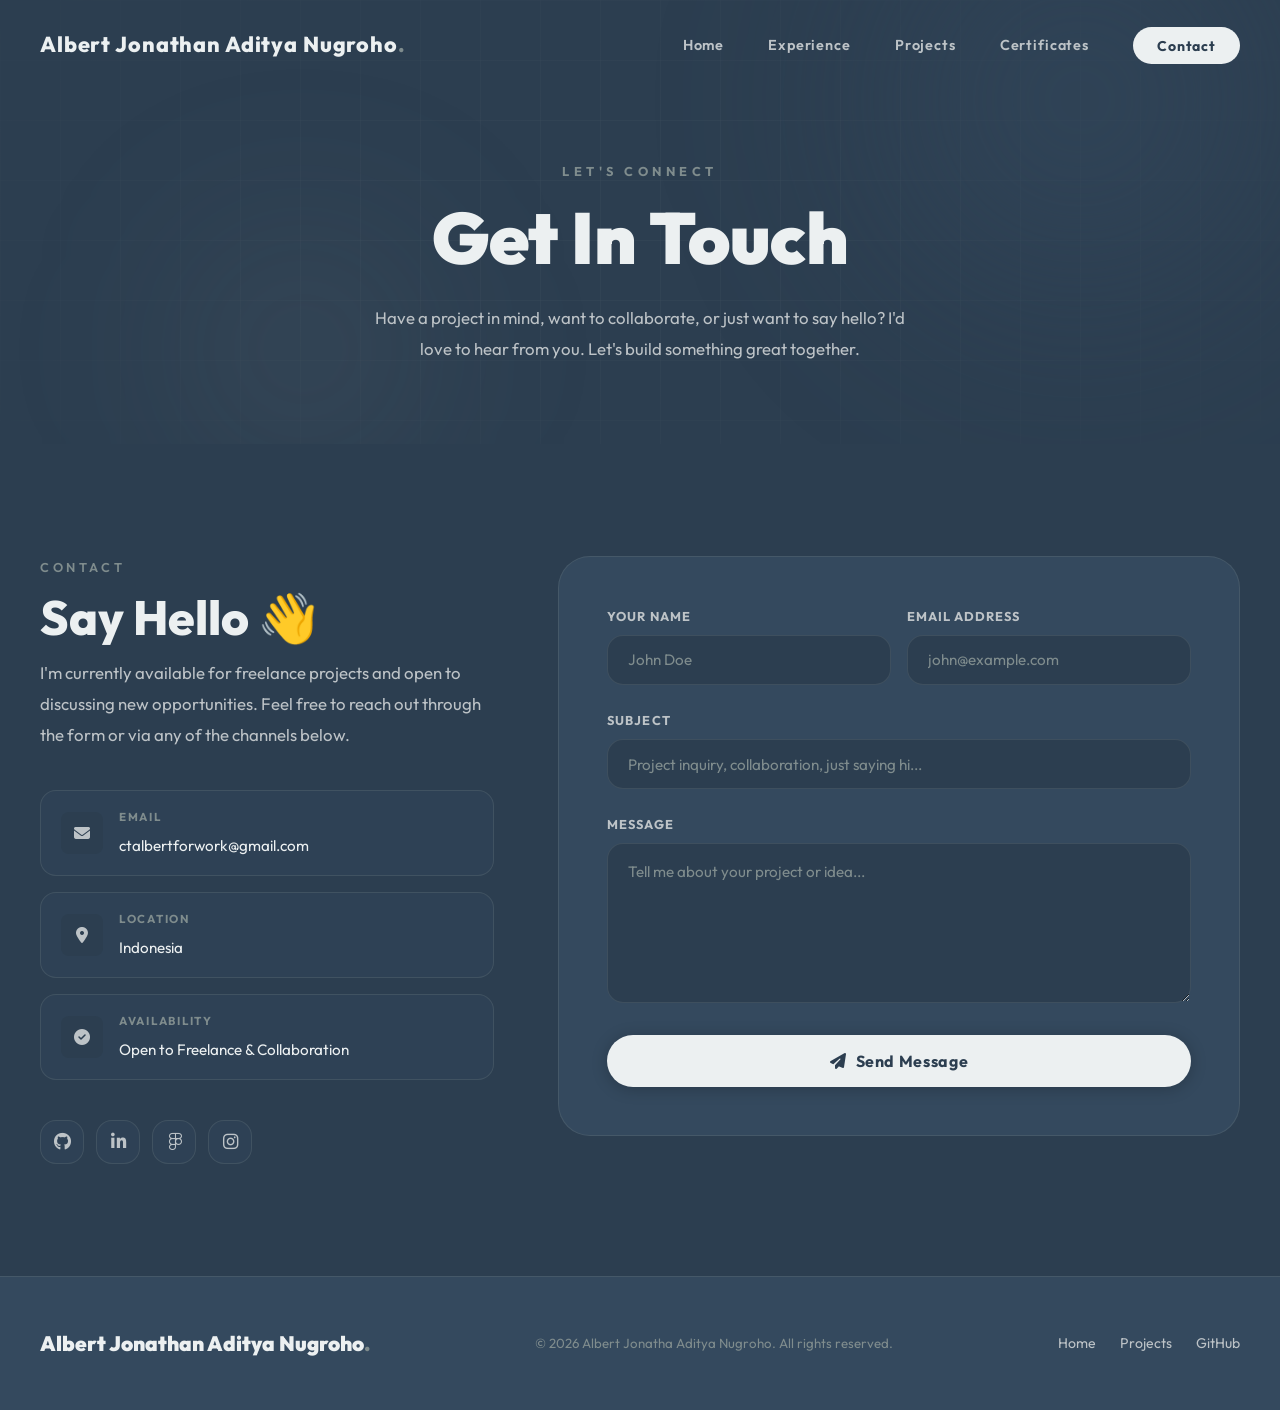
==== commit 82809f9e: "feat: add Google Cloud Computing Foundations Certificate section and styling" ====
--- a/contact.html
+++ b/contact.html
@@ -10,7 +10,7 @@
   <meta property="og:title" content="Contact — [Your Name]">
   <meta property="og:description" content="Let's build something great together.">
   <meta property="og:type" content="website">
-  <title>Contact — [Your Name]</title>
+  <title>Contact — Albert Jonathan Aditya Nugroho</title>
 
   <link rel="preconnect" href="https://fonts.googleapis.com">
   <link rel="preconnect" href="https://fonts.gstatic.com" crossorigin>
--- a/css/style.css
+++ b/css/style.css
@@ -1018,6 +1018,12 @@
   pointer-events: auto;
 }
 
+.project-preview-image {
+  width: 100%;
+  height: 100%;
+  object-fit: cover;
+}
+
 /* If an iframe is present, hide placeholder and overlay so user can interact directly */
 .project-preview:has(iframe) .project-preview-placeholder,
 .project-preview:has(iframe) .project-preview-overlay {
@@ -1708,6 +1714,13 @@
   font-size: 0.82rem;
 }
 
+.credly-badge {
+  display: flex;
+  justify-content: center;
+  min-height: 270px;
+  margin-top: 0.5rem;
+}
+
 /* ============================================
    CERTIFICATE MODAL
    ============================================ */
